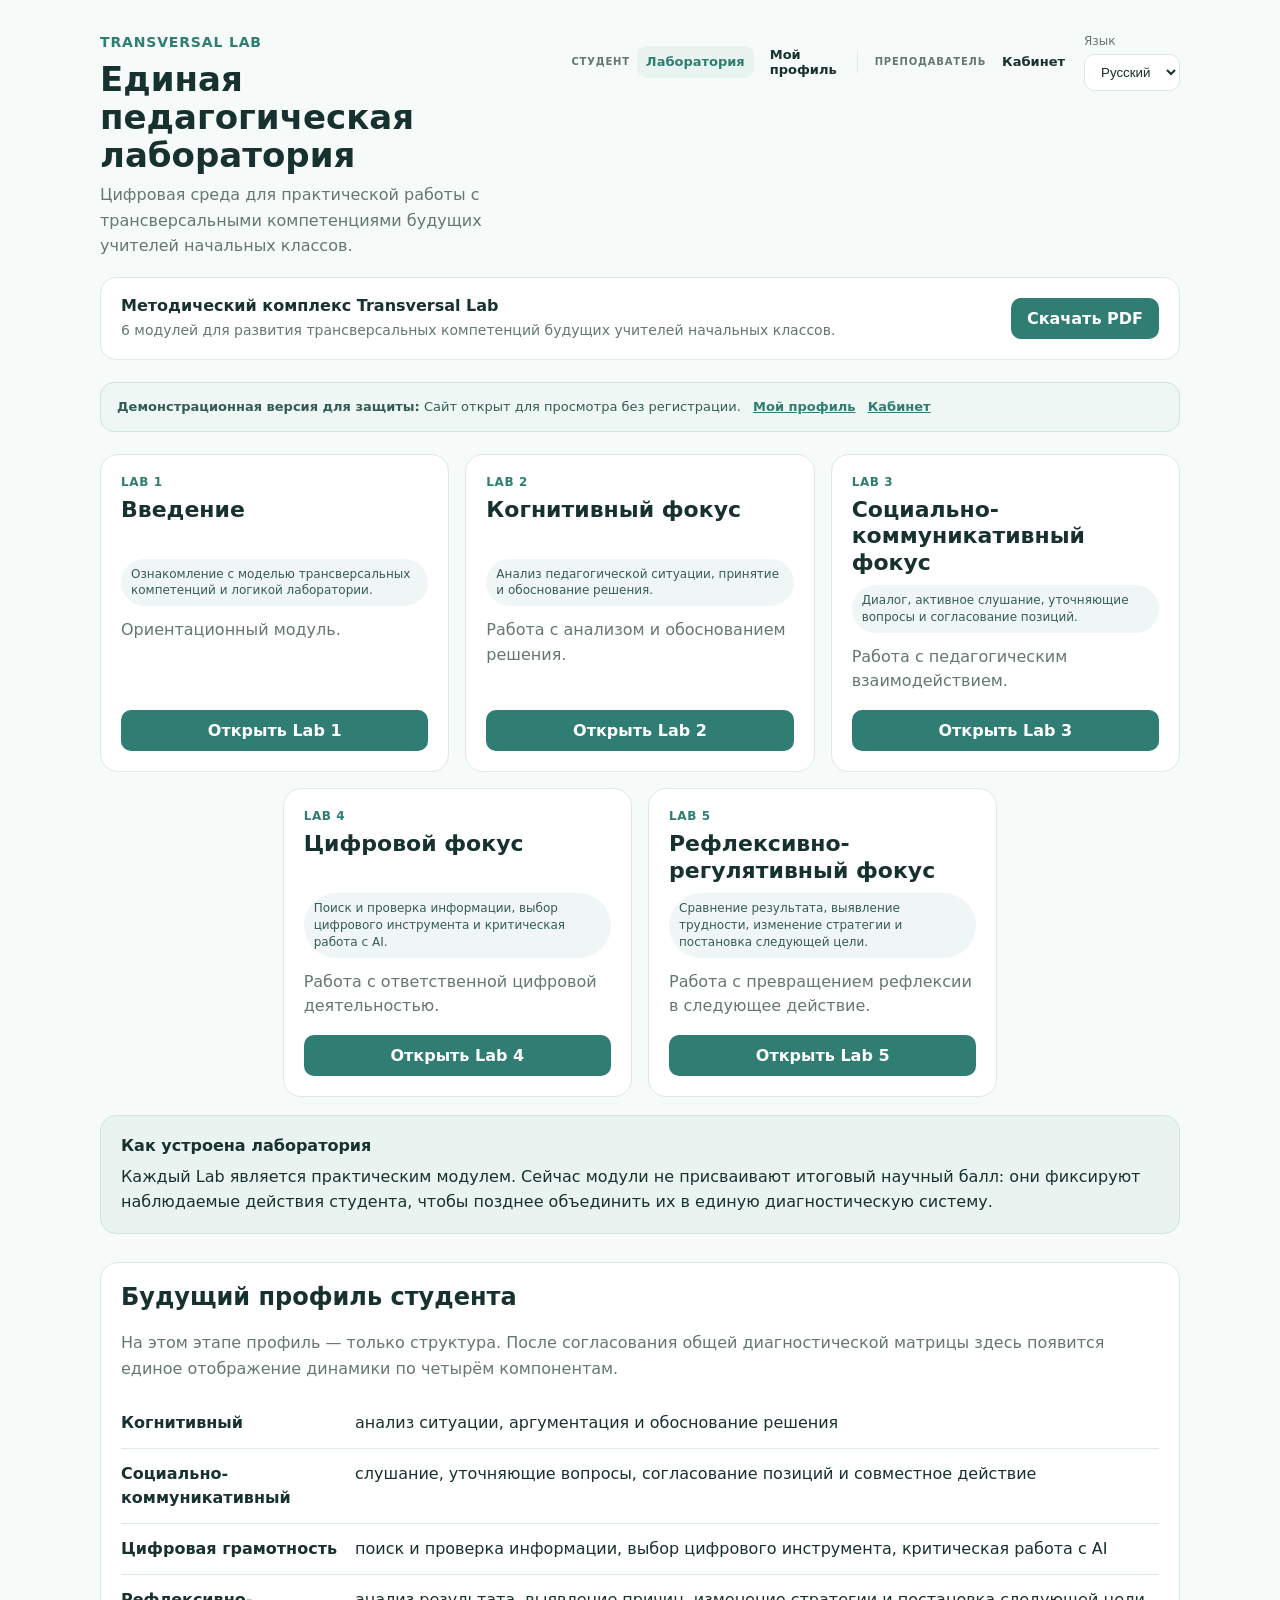
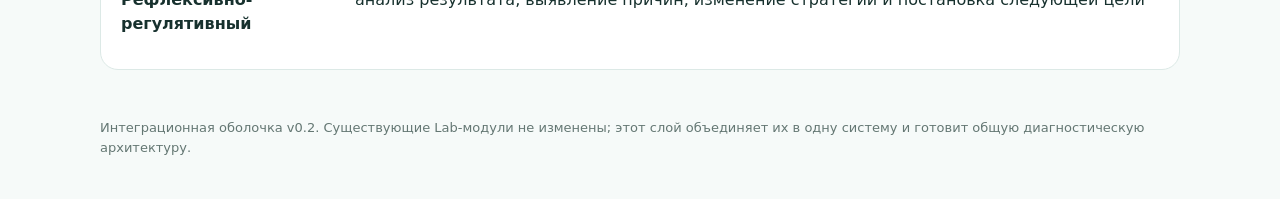
==== index.html @ a458909f "Update index.html" ====
<!doctype html>
<html lang="ru">
<head>
  <meta charset="utf-8">
  <meta name="viewport" content="width=device-width,initial-scale=1">
  <title>Transversal Lab</title><link rel="icon" type="image/svg+xml" href="/transversal-lab/favicon.svg">
  <style>
    :root{
      --bg:#f6faf9;--panel:#fff;--text:#17312e;--muted:#647773;
      --line:#dce9e6;--accent:#2f7d73;--soft:#e9f4f1;
    }
    *{box-sizing:border-box}
    body{margin:0;font-family:Inter,system-ui,-apple-system,Segoe UI,Roboto,Arial,sans-serif;background:var(--bg);color:var(--text)}
    header{padding:34px 20px 18px;max-width:1120px;margin:auto}
    .top{display:flex;justify-content:space-between;gap:24px;align-items:flex-start}
    .brand{font-size:14px;font-weight:800;letter-spacing:.06em;color:var(--accent)}
    h1{margin:10px 0 8px;font-size:34px;line-height:1.12}
    .lead{max-width:780px;color:var(--muted);font-size:16px;line-height:1.6}
    .lang-wrap{min-width:96px}
    .root-actions{display:flex;align-items:flex-end;gap:16px;flex-wrap:wrap}.tl-role-nav-wrap{padding-bottom:2px}
    .lang-label{display:block;font-size:12px;color:var(--muted);margin-bottom:6px}
    select{width:100%;border:1px solid var(--line);border-radius:10px;padding:9px 12px;background:#fff;color:var(--text)}
    main{max-width:1120px;margin:0 auto;padding:0 20px 48px}
    .notice{background:var(--soft);border:1px solid #cfe5e1;border-radius:16px;padding:18px 20px;margin:18px 0 28px;line-height:1.55}
    .methodic-download{display:flex;align-items:center;justify-content:space-between;gap:18px;padding:18px 20px;margin:0 0 22px;background:#fff;border:1px solid var(--line);border-radius:16px}
    .methodic-copy{min-width:0}
    .methodic-copy strong{display:block;margin-bottom:5px;font-size:16px}
    .methodic-copy p{margin:0;color:var(--muted);font-size:14px;line-height:1.5}
    .download-btn{flex:none;display:inline-flex;align-items:center;justify-content:center;padding:11px 16px;border-radius:10px;background:var(--accent);color:#fff;text-decoration:none;font-weight:750;white-space:nowrap}
    .download-btn:hover{background:#286d64}
    .notice strong{display:block;margin-bottom:6px}
    .grid{display:grid;grid-template-columns:repeat(6,1fr);gap:16px}
    .card{grid-column:span 2;background:var(--panel);border:1px solid var(--line);border-radius:18px;padding:20px;display:flex;flex-direction:column;min-height:282px}
    .card:nth-child(4){grid-column:2 / span 2}
    .card:nth-child(5){grid-column:4 / span 2}
    .num{font-size:12px;color:var(--accent);font-weight:800;letter-spacing:.05em;text-transform:uppercase}
    .card h2{margin:8px 0 8px;font-size:22px;line-height:1.22;min-height:54px}
    .tag{display:block;padding:7px 10px;border-radius:999px;background:#f0f6f5;color:#355b56;font-size:12px;line-height:1.4;margin:0 0 12px}
    .card p{color:var(--muted);line-height:1.55;margin:0 0 16px;flex:1}
    .go{display:block;text-align:center;text-decoration:none;background:var(--accent);color:#fff;padding:11px 14px;border-radius:10px;font-weight:750}
    .go:hover{background:#286d64}
    .profile{margin-top:28px;background:#fff;border:1px solid var(--line);border-radius:18px;padding:20px}
    .profile h2{margin-top:0}
    .profile-intro{color:var(--muted);line-height:1.6}
    .row{display:grid;grid-template-columns:220px 1fr;gap:14px;padding:13px 0;border-top:1px solid var(--line);line-height:1.5}
    .row:first-of-type{border-top:0}
    footer{max-width:1120px;margin:auto;padding:0 20px 40px;color:var(--muted);font-size:13px;line-height:1.6}
    @media(max-width:800px){
      .grid{grid-template-columns:1fr}
      .card,.card:nth-child(4),.card:nth-child(5){grid-column:auto}
      .top{flex-direction:column}
      .lang-wrap{width:160px}
    }
    @media(max-width:560px){
      h1{font-size:29px}
      .row{grid-template-columns:1fr}
      .methodic-download{align-items:flex-start;flex-direction:column}
    }
  
/* ===== Global role navigation ===== */
.tl-role-nav{display:flex;align-items:center;justify-content:flex-end;gap:8px;flex-wrap:wrap}
.tl-role-label{font-size:10px;line-height:1;color:var(--muted,#647773);font-weight:800;letter-spacing:.08em;text-transform:uppercase;margin-left:6px}
.tl-nav-link{display:inline-flex;align-items:center;min-height:32px;padding:7px 9px;border-radius:9px;color:var(--text,#17312e);text-decoration:none;font-size:13px;font-weight:700}
.tl-nav-link:hover{background:var(--soft,#e9f4f1)}
.tl-nav-link.active{background:var(--soft,#e9f4f1);color:var(--accent,#2f7d73)}
.tl-divider{width:1px;height:22px;background:var(--line,#dce9e6);margin:0 4px}
@media(max-width:900px){.tl-role-nav{justify-content:flex-end;gap:5px}.tl-role-label{width:100%;text-align:right;margin:3px 0 0}.tl-divider{display:none}}


/* v1.5 navigation stability: CSS-only fix */
.tl-header{position:sticky!important;top:0!important;z-index:2000!important;background:#fff!important}
.tl-root-header{width:min(1160px,100%);margin:0 auto;min-height:68px;padding:0 20px;display:flex;align-items:center;justify-content:space-between;gap:20px}
.root-actions,.navright{display:flex!important;align-items:center!important;justify-content:flex-end!important;gap:10px!important;flex-wrap:nowrap!important;position:relative!important;z-index:2100!important}
.root-actions>* , .navright>*{position:relative!important;z-index:2101!important;pointer-events:auto!important}
.tl-role-nav{display:flex!important;align-items:center!important;justify-content:flex-end!important;gap:7px!important;flex-wrap:nowrap!important;position:relative!important;z-index:2101!important}
.tl-nav-link{position:relative!important;z-index:2102!important;pointer-events:auto!important;cursor:pointer!important}
.tl-global-right{position:relative!important;z-index:2102!important;pointer-events:auto!important;display:flex!important;align-items:center!important;gap:10px!important;white-space:nowrap!important}
.tl-global-link,.tl-global-lang{position:relative!important;z-index:2103!important;pointer-events:auto!important;cursor:pointer!important}
@media(max-width:900px){
  .tl-root-header{min-height:auto;padding-top:12px;padding-bottom:12px}
  .root-actions,.navright,.tl-global-right{flex-wrap:wrap!important;white-space:normal!important}
  .tl-role-nav{flex-wrap:wrap!important}
}

</style>
</head>
<body data-page="lab">
<header>
  <div class="top">
    <div>
      <div class="brand">TRANSVERSAL LAB</div>
      <h1 id="title"></h1>
      <div class="lead" id="lead"></div>
    </div>
    <div class="root-actions">
      <div class="tl-role-nav-wrap"><div class="tl-role-nav" aria-label="Навигация Transversal Lab">
      <span class="tl-role-label" data-global="studentRole">Студент</span>
      <a class="tl-nav-link active" data-page="lab" data-global="labLink" href="index.html">Лаборатория</a>
      <a class="tl-nav-link" data-page="profile" data-global="profileLinkNav" href="profile.html">Мой профиль</a>
      <span class="tl-divider" aria-hidden="true"></span>
      <span class="tl-role-label" data-global="teacherRole">Преподаватель</span>
      <a class="tl-nav-link" data-page="teacher" data-global="teacherLinkNav" href="teacher.html">Кабинет</a>
    </div></div>
      <div class="lang-wrap">
        <span class="lang-label" id="langLabel"></span>
        <select id="lang" aria-label="Language">
        <option value="ru">Русский</option>
        <option value="uz-lat">O‘zbek</option>
        <option value="uz-cyr">Ўзбекча</option>
        <option value="en">English</option>
        </select>
      </div>
    </div>
  </div>
</header>

<main>
  <section class="methodic-download" aria-labelledby="methodicTitle">
    <div class="methodic-copy">
      <strong id="methodicTitle">Transversal Lab metodik majmuasi</strong>
      <p id="methodicDescription">Bo‘lajak boshlang‘ich sinf o‘qituvchilarining transversal kompetensiyalarini rivojlantirish uchun 6 modulli majmua.</p>
    </div>
    <a class="download-btn" id="methodicDownload" href="Metodik_majmua.pdf" download="Metodik_majmua.pdf">PDF yuklab olish</a>
  </section>
  <div id="defenseDemo" style="margin:0 0 22px;padding:14px 16px;border:1px solid #cfe5e1;background:#eef7f4;border-radius:14px;color:#355b56;font-size:13px;line-height:1.5">
      <strong id="demoTitle">Ҳимоя учун намойиш версияси:</strong>
      <span id="demoText"> Сайт рўйхатдан ўтмасдан кўриш учун очиқ.</span>
      <a id="demoProfile" href="profile.html" style="margin-left:8px;color:#2f7d73;font-weight:750">Менинг профилим</a>
      <a id="demoTeacher" href="teacher.html" style="margin-left:8px;color:#2f7d73;font-weight:750">Ўқитувчи кабинети</a>
    </div>
  <section class="grid" id="labs"></section>

  <div class="notice">
    <strong id="noticeTitle"></strong>
    <span id="noticeText"></span>
  </div>

  <section class="profile">
    <h2 id="profileTitle"></h2>
    <p id="profileText" class="profile-intro"></p>
    <div id="profileRows"></div>
  </section>
</main>

<footer id="footer"></footer>

<script>
const T = {
  ru:{
    title:"Единая педагогическая лаборатория",
    lead:"Цифровая среда для практической работы с трансверсальными компетенциями будущих учителей начальных классов.",
    langLabel:"Язык", profileLink:"Мой профиль",
    demoTitle:"Демонстрационная версия для защиты:", demoText:" Сайт открыт для просмотра без регистрации.", demoProfile:"Мой профиль", demoTeacher:"Кабинет",
    methodicTitle:"Методический комплекс Transversal Lab",
    methodicDescription:"6 модулей для развития трансверсальных компетенций будущих учителей начальных классов.",
    methodicButton:"Скачать PDF",
    noticeTitle:"Как устроена лаборатория",
    noticeText:"Каждый Lab является практическим модулем. Сейчас модули не присваивают итоговый научный балл: они фиксируют наблюдаемые действия студента, чтобы позднее объединить их в единую диагностическую систему.",
    profileTitle:"Будущий профиль студента",
    profileText:"На этом этапе профиль — только структура. После согласования общей диагностической матрицы здесь появится единое отображение динамики по четырём компонентам.",
    footer:"Интеграционная оболочка v0.2. Существующие Lab-модули не изменены; этот слой объединяет их в одну систему и готовит общую диагностическую архитектуру.",
    components:[
      ["Когнитивный","анализ ситуации, аргументация и обоснование решения"],
      ["Социально-коммуникативный","слушание, уточняющие вопросы, согласование позиций и совместное действие"],
      ["Цифровая грамотность","поиск и проверка информации, выбор цифрового инструмента, критическая работа с AI"],
      ["Рефлексивно-регулятивный","анализ результата, выявление причин, изменение стратегии и постановка следующей цели"]
    ],
    labs:[
      ["Lab 1","Введение","Ознакомление с моделью трансверсальных компетенций и логикой лаборатории.","Ориентационный модуль.","Открыть Lab 1","labs/lab1/index.html"],
      ["Lab 2","Когнитивный фокус","Анализ педагогической ситуации, принятие и обоснование решения.","Работа с анализом и обоснованием решения.","Открыть Lab 2","labs/lab2/index.html"],
      ["Lab 3","Социально-коммуникативный фокус","Диалог, активное слушание, уточняющие вопросы и согласование позиций.","Работа с педагогическим взаимодействием.","Открыть Lab 3","labs/lab3/index.html"],
      ["Lab 4","Цифровой фокус","Поиск и проверка информации, выбор цифрового инструмента и критическая работа с AI.","Работа с ответственной цифровой деятельностью.","Открыть Lab 4","labs/lab4/index.html"],
      ["Lab 5","Рефлексивно-регулятивный фокус","Сравнение результата, выявление трудности, изменение стратегии и постановка следующей цели.","Работа с превращением рефлексии в следующее действие.","Открыть Lab 5","labs/lab5/index.html"]
    ]
  },
  "uz-lat":{
    title:"Yagona pedagogik laboratoriya",
    lead:"Bo‘lajak boshlang‘ich sinf o‘qituvchilarining transversal kompetensiyalari bilan amaliy ishlash uchun raqamli muhit.",
    langLabel:"Til", profileLink:"Mening profilim",
    demoTitle:"Himoya uchun namoyish versiyasi:", demoText:" Sayt ro‘yxatdan o‘tmasdan ko‘rish uchun ochiq.", demoProfile:"Mening profilim", demoTeacher:"O‘qituvchi kabineti",
    methodicTitle:"Transversal Lab metodik majmuasi",
    methodicDescription:"Bo‘lajak boshlang‘ich sinf o‘qituvchilarining transversal kompetensiyalarini rivojlantirish uchun 6 modulli majmua.",
    methodicButton:"PDF yuklab olish",
    noticeTitle:"Laboratoriya qanday ishlaydi",
    noticeText:"Har bir Lab amaliy modul hisoblanadi. Hozircha modullar yakuniy ilmiy ball bermaydi: ular talabaning kuzatiladigan harakatlarini qayd etadi va keyinchalik yagona diagnostika tizimiga birlashtiriladi.",
    profileTitle:"Talabaning kelajakdagi profili",
    profileText:"Hozir profil faqat tuzilma sifatida berilgan. Umumiy diagnostik matritsa kelishilgach, to‘rtta komponent bo‘yicha rivojlanish dinamikasi shu yerda ko‘rsatiladi.",
    footer:"Integratsion qobiq v0.2. Mavjud Lab modullari o‘zgartirilmagan; ushbu qatlam ularni yagona tizimga birlashtiradi va umumiy diagnostika arxitekturasini tayyorlaydi.",
    components:[
      ["Kognitiv","vaziyatni tahlil qilish, dalillash va qarorni asoslash"],
      ["Ijtimoiy-kommunikativ","tinglash, aniqlashtiruvchi savollar, pozitsiyalarni muvofiqlashtirish va hamkorlikdagi harakat"],
      ["Raqamli savodxonlik","axborotni izlash va tekshirish, raqamli vositani tanlash, AI bilan tanqidiy ishlash"],
      ["Refleksiv-regulyativ","natijani tahlil qilish, sababni aniqlash, strategiyani o‘zgartirish va keyingi maqsadni belgilash"]
    ],
    labs:[
      ["Lab 1","Kirish","Transversal kompetensiyalar modeli va laboratoriya mantiqi bilan tanishish.","Kirish moduli.","Lab 1 ni ochish","labs/lab1/index.html"],
      ["Lab 2","Kognitiv yo‘nalish","Pedagogik vaziyatni tahlil qilish, qaror qabul qilish va uni asoslash.","Tahlil va qarorni asoslash bilan ishlash.","Lab 2 ni ochish","labs/lab2/index.html"],
      ["Lab 3","Ijtimoiy-kommunikativ yo‘nalish","Dialog, faol tinglash, aniqlashtiruvchi savollar va pozitsiyalarni muvofiqlashtirish.","Pedagogik hamkorlik bilan ishlash.","Lab 3 ni ochish","labs/lab3/index.html"],
      ["Lab 4","Raqamli yo‘nalish","Axborotni izlash va tekshirish, raqamli vositani tanlash va AI bilan tanqidiy ishlash.","Mas’uliyatli raqamli faoliyat bilan ishlash.","Lab 4 ni ochish","labs/lab4/index.html"],
      ["Lab 5","Refleksiv-regulyativ yo‘nalish","Natijani taqqoslash, qiyinchilikni aniqlash, strategiyani o‘zgartirish va keyingi maqsadni belgilash.","Refleksiyani keyingi harakatga aylantirish bilan ishlash.","Lab 5 ni ochish","labs/lab5/index.html"]
    ]
  },
  "uz-cyr":{
    title:"Ягона педагогик лаборатория",
    lead:"Бўлажак бошланғич синф ўқитувчиларининг трансверсал компетенциялари билан амалий ишлаш учун рақамли муҳит.",
    langLabel:"Тил", profileLink:"Менинг профилим",
    demoTitle:"Ҳимоя учун намойиш версияси:", demoText:" Сайт рўйхатдан ўтмасдан кўриш учун очиқ.", demoProfile:"Менинг профилим", demoTeacher:"Ўқитувчи кабинети",
    methodicTitle:"Transversal Lab методик мажмуаси",
    methodicDescription:"Бўлажак бошланғич синф ўқитувчиларининг трансверсал компетенцияларини ривожлантириш учун 6 модулли мажмуа.",
    methodicButton:"PDF юклаб олиш",
    noticeTitle:"Лаборатория қандай ишлайди",
    noticeText:"Ҳар бир Lab амалий модул ҳисобланади. Ҳозирча модуллар якуний илмий балл бермайди: улар талабанинг кузатиладиган ҳаракатларини қайд этади ва кейинчалик ягона диагностика тизимига бирлаштирилади.",
    profileTitle:"Талабанинг келажакдаги профили",
    profileText:"Ҳозир профиль фақат тузилма сифатида берилган. Умумий диагностик матрица келишилгандан сўнг, тўртта компонент бўйича ривожланиш динамикаси шу ерда кўрсатилади.",
    footer:"Интеграцион қобиқ v0.2. Мавжуд Lab модуллари ўзгартирилмаган; ушбу қатлам уларни ягона тизимга бирлаштиради ва умумий диагностика архитектурасини тайёрлайди.",
    components:[
      ["Когнитив","вазиятни таҳлил қилиш, далиллаш ва қарорни асослаш"],
      ["Ижтимоий-коммуникатив","тинглаш, аниқлаштирувчи саволлар, позицияларни мувофиқлаштириш ва ҳамкорликдаги ҳаракат"],
      ["Рақамли саводхонлик","ахборотни излаш ва текшириш, рақамли воситани танлаш, AI билан танқидий ишлаш"],
      ["Рефлексив-регулятив","натижани таҳлил қилиш, сабабни аниқлаш, стратегияни ўзгартириш ва кейинги мақсадни белгилаш"]
    ],
    labs:[
      ["Lab 1","Кириш","Трансверсал компетенциялар модели ва лаборатория мантиғи билан танишиш.","Кириш модули.","Lab 1 ни очиш","labs/lab1/index.html"],
      ["Lab 2","Когнитив йўналиш","Педагогик вазиятни таҳлил қилиш, қарор қабул қилиш ва уни асослаш.","Таҳлил ва қарорни асослаш билан ишлаш.","Lab 2 ни очиш","labs/lab2/index.html"],
      ["Lab 3","Ижтимоий-коммуникатив йўналиш","Диалог, фаол тинглаш, аниқлаштирувчи саволлар ва позицияларни мувофиқлаштириш.","Педагогик ҳамкорлик билан ишлаш.","Lab 3 ни очиш","labs/lab3/index.html"],
      ["Lab 4","Рақамли йўналиш","Ахборотни излаш ва текшириш, рақамли воситани танлаш ва AI билан танқидий ишлаш.","Масъулиятли рақамли фаолият билан ишлаш.","Lab 4 ни очиш","labs/lab4/index.html"],
      ["Lab 5","Рефлексив-регулятив йўналиш","Натижани таққослаш, қийинчиликни аниқлаш, стратегияни ўзгартириш ва кейинги мақсадни белгилаш.","Рефлексияни кейинги ҳаракатга айлантириш билан ишлаш.","Lab 5 ни очиш","labs/lab5/index.html"]
    ]
  },
  en:{
    title:"Unified Pedagogical Laboratory",
    lead:"A digital environment for practical work with transversal competences of future primary school teachers.",
    langLabel:"Language", profileLink:"My profile",
    demoTitle:"Defense demonstration version:", demoText:" The site is open for viewing without registration.", demoProfile:"My profile", demoTeacher:"Teacher dashboard",
    methodicTitle:"Transversal Lab methodological package",
    methodicDescription:"A six-module package for developing transversal competences of future primary school teachers.",
    methodicButton:"Download PDF",
    noticeTitle:"How the laboratory works",
    noticeText:"Each Lab is a practical module. At this stage, the modules do not assign a final scientific score: they capture observable student actions that will later be integrated into one diagnostic system.",
    profileTitle:"Future student profile",
    profileText:"At this stage the profile is only a structure. After the common diagnostic matrix is agreed, this area will show development dynamics across the four components.",
    footer:"Integration shell v0.2. Existing Lab modules are unchanged; this layer combines them into one system and prepares the common diagnostic architecture.",
    components:[
      ["Cognitive","situation analysis, reasoning and justification of decisions"],
      ["Socio-communicative","listening, clarifying questions, position alignment and collaborative action"],
      ["Digital literacy","information search and verification, digital tool selection, critical work with AI"],
      ["Reflexive-regulatory","result analysis, identifying causes, changing strategy and setting the next goal"]
    ],
    labs:[
      ["Lab 1","Introduction","Orientation in the transversal competence model and the logic of the laboratory.","Orientation module.","Open Lab 1","labs/lab1/index.html"],
      ["Lab 2","Cognitive focus","Pedagogical situation analysis, decision-making and justification.","Work with analysis and decision justification.","Open Lab 2","labs/lab2/index.html"],
      ["Lab 3","Socio-communicative focus","Dialogue, active listening, clarifying questions and position alignment.","Work with pedagogical interaction.","Open Lab 3","labs/lab3/index.html"],
      ["Lab 4","Digital focus","Information search and verification, digital tool selection and critical work with AI.","Work with responsible digital activity.","Open Lab 4","labs/lab4/index.html"],
      ["Lab 5","Reflexive-regulatory focus","Comparing results, identifying difficulties, changing strategy and setting the next goal.","Work with turning reflection into the next action.","Open Lab 5","labs/lab5/index.html"]
    ]
  }
};

function render(lang){
  const t=T[lang] || T.ru;
  document.documentElement.lang = lang==="uz-cyr" || lang==="uz-lat" ? "uz" : lang;
  document.getElementById("title").textContent=t.title;
  document.getElementById("lead").textContent=t.lead;
  document.getElementById("langLabel").textContent=t.langLabel;
  document.getElementById("methodicTitle").textContent=t.methodicTitle;
  document.getElementById("methodicDescription").textContent=t.methodicDescription;
  document.getElementById("methodicDownload").textContent=t.methodicButton;
  document.getElementById("demoTitle").textContent=t.demoTitle;
  document.getElementById("demoText").textContent=t.demoText;
  document.getElementById("demoProfile").textContent=t.demoProfile;
  document.getElementById("demoTeacher").textContent=t.demoTeacher;

  document.getElementById("noticeTitle").textContent=t.noticeTitle;
  document.getElementById("noticeText").textContent=t.noticeText;
  document.getElementById("profileTitle").textContent=t.profileTitle;
  document.getElementById("profileText").textContent=t.profileText;
  document.getElementById("footer").textContent=t.footer;

  document.getElementById("labs").innerHTML = t.labs.map(x => `
    <article class="card">
      <div class="num">${x[0]}</div>
      <h2>${x[1]}</h2>
      <div class="tag">${x[2]}</div>
      <p>${x[3]}</p>
      <a class="go" href="${x[5]}">${x[4]}</a>
    </article>
  `).join("");

  document.getElementById("profileRows").innerHTML = t.components.map(x => `
    <div class="row">
      <strong>${x[0]}</strong>
      <span>${x[1]}</span>
    </div>
  `).join("");

  localStorage.setItem("tl_lang", lang);
}

const saved = localStorage.getItem("tl_lang") || "ru";
document.getElementById("lang").value=saved;
render(saved);
document.getElementById("lang").addEventListener("change",e=>render(e.target.value));
</script>

<script>
(function(){
  const NAV_TEXT={
    ru:{studentRole:"Студент",labLink:"Лаборатория",profileLinkNav:"Мой профиль",teacherRole:"Преподаватель",teacherLinkNav:"Кабинет"},
    "uz-lat":{studentRole:"Talaba",labLink:"Laboratoriya",profileLinkNav:"Mening profilim",teacherRole:"O‘qituvchi",teacherLinkNav:"Kabinet"},
    "uz-cyr":{studentRole:"Талаба",labLink:"Лаборатория",profileLinkNav:"Менинг профилим",teacherRole:"Ўқитувчи",teacherLinkNav:"Кабинет"},
    en:{studentRole:"Student",labLink:"Laboratory",profileLinkNav:"My profile",teacherRole:"Teacher",teacherLinkNav:"Dashboard"}
  };
  function current(){const l=localStorage.getItem("tl_lang")||"ru";return NAV_TEXT[l]?l:"ru"}
  function paint(){
    const x=NAV_TEXT[current()];
    document.querySelectorAll("[data-global]").forEach(el=>{
      const key=el.getAttribute("data-global"); if(x[key]) el.textContent=x[key];
    });
    document.querySelectorAll("[data-page]").forEach(el=>{
      el.classList.toggle("active",el.getAttribute("data-page")===(document.body.getAttribute("data-page")||"lab"));
    });
  }
  document.addEventListener("DOMContentLoaded",()=>{
    const sel=document.getElementById("lang")||document.getElementById("languageSelect");
    if(sel){
      const shared=localStorage.getItem("tl_lang");
      if(shared && [...sel.options].some(o=>o.value===shared)) sel.value=shared;
      sel.addEventListener("change",()=>{localStorage.setItem("tl_lang",sel.value);paint()});
    }
    paint();
  });
  window.addEventListener("storage",paint);
})();
</script>
</body>
</html>
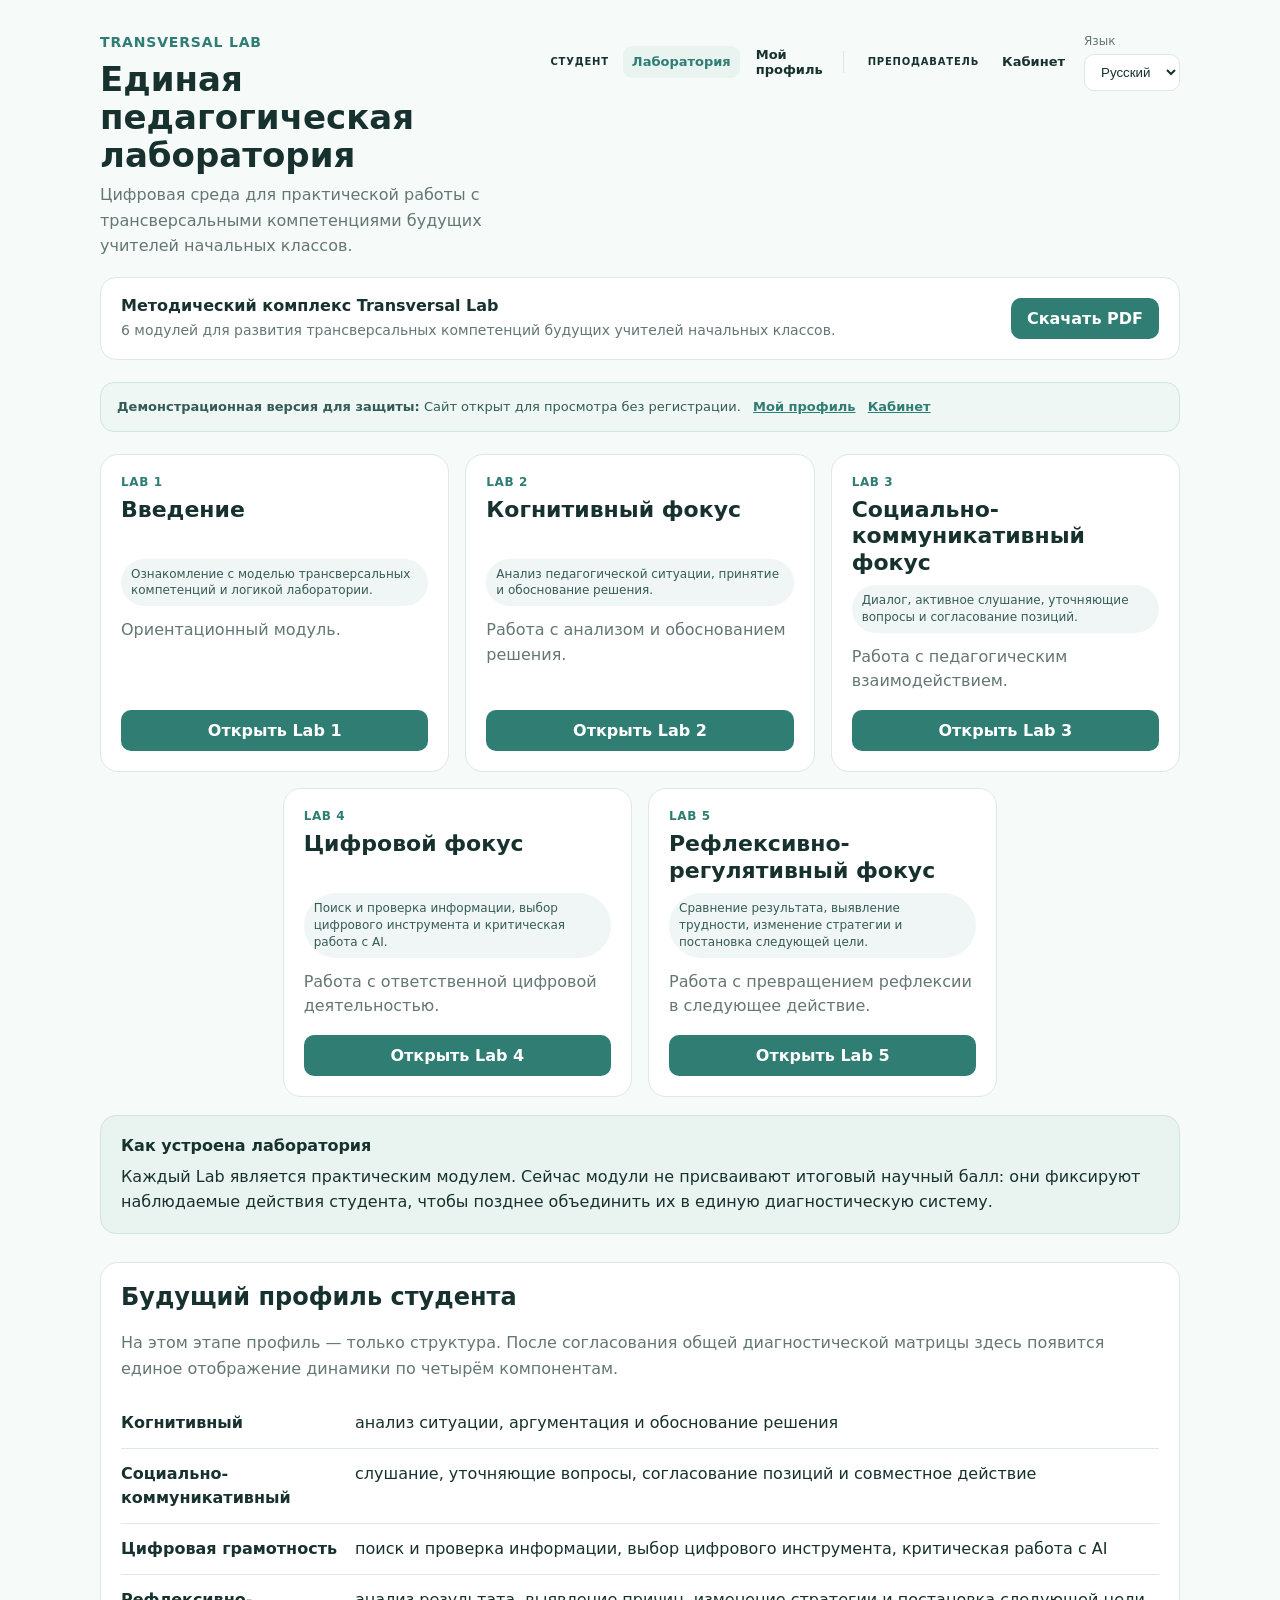
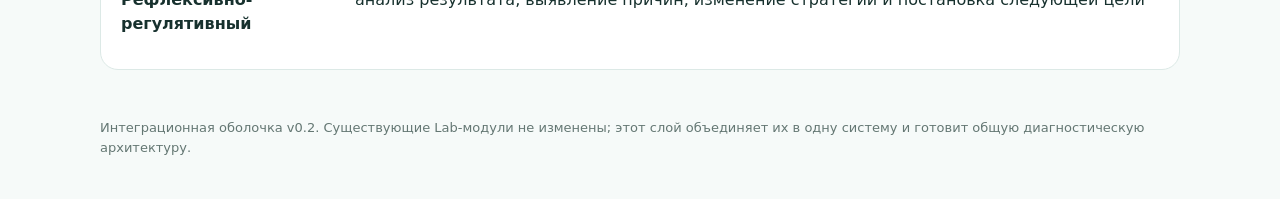
==== commit b47f0101: "Update index.html" ====
--- a/index.html
+++ b/index.html
@@ -4,6 +4,7 @@
   <meta charset="utf-8">
   <meta name="viewport" content="width=device-width,initial-scale=1">
   <title>Transversal Lab</title><link rel="icon" type="image/svg+xml" href="/transversal-lab/favicon.svg">
+  <link rel="stylesheet" href="/transversal-lab/nav-icons.css">
   <style>
     :root{
       --bg:#f6faf9;--panel:#fff;--text:#17312e;--muted:#647773;
@@ -82,6 +83,21 @@
   .tl-role-nav{flex-wrap:wrap!important}
 }
 
+.tl-role-link {
+  display: inline-flex;
+  align-items: center;
+  color: inherit;
+  text-decoration: none;
+  cursor: pointer;
+  padding: 5px 7px;
+  border-radius: 8px;
+}
+
+.tl-role-link:hover,
+.tl-role-link:focus-visible {
+  background: var(--soft, #e9f4f1);
+  color: var(--accent, #2f7d73);
+}
 </style>
 </head>
 <body data-page="lab">
@@ -94,11 +110,11 @@
     </div>
     <div class="root-actions">
       <div class="tl-role-nav-wrap"><div class="tl-role-nav" aria-label="Навигация Transversal Lab">
-      <span class="tl-role-label" data-global="studentRole">Студент</span>
+      <a class="tl-role-label tl-role-link" data-global="studentRole" href="index.html#labs">Студент</a>
       <a class="tl-nav-link active" data-page="lab" data-global="labLink" href="index.html">Лаборатория</a>
       <a class="tl-nav-link" data-page="profile" data-global="profileLinkNav" href="profile.html">Мой профиль</a>
       <span class="tl-divider" aria-hidden="true"></span>
-      <span class="tl-role-label" data-global="teacherRole">Преподаватель</span>
+      <a class="tl-role-label tl-role-link" data-global="teacherRole" href="teacher.html">Преподаватель</a>
       <a class="tl-nav-link" data-page="teacher" data-global="teacherLinkNav" href="teacher.html">Кабинет</a>
     </div></div>
       <div class="lang-wrap">
